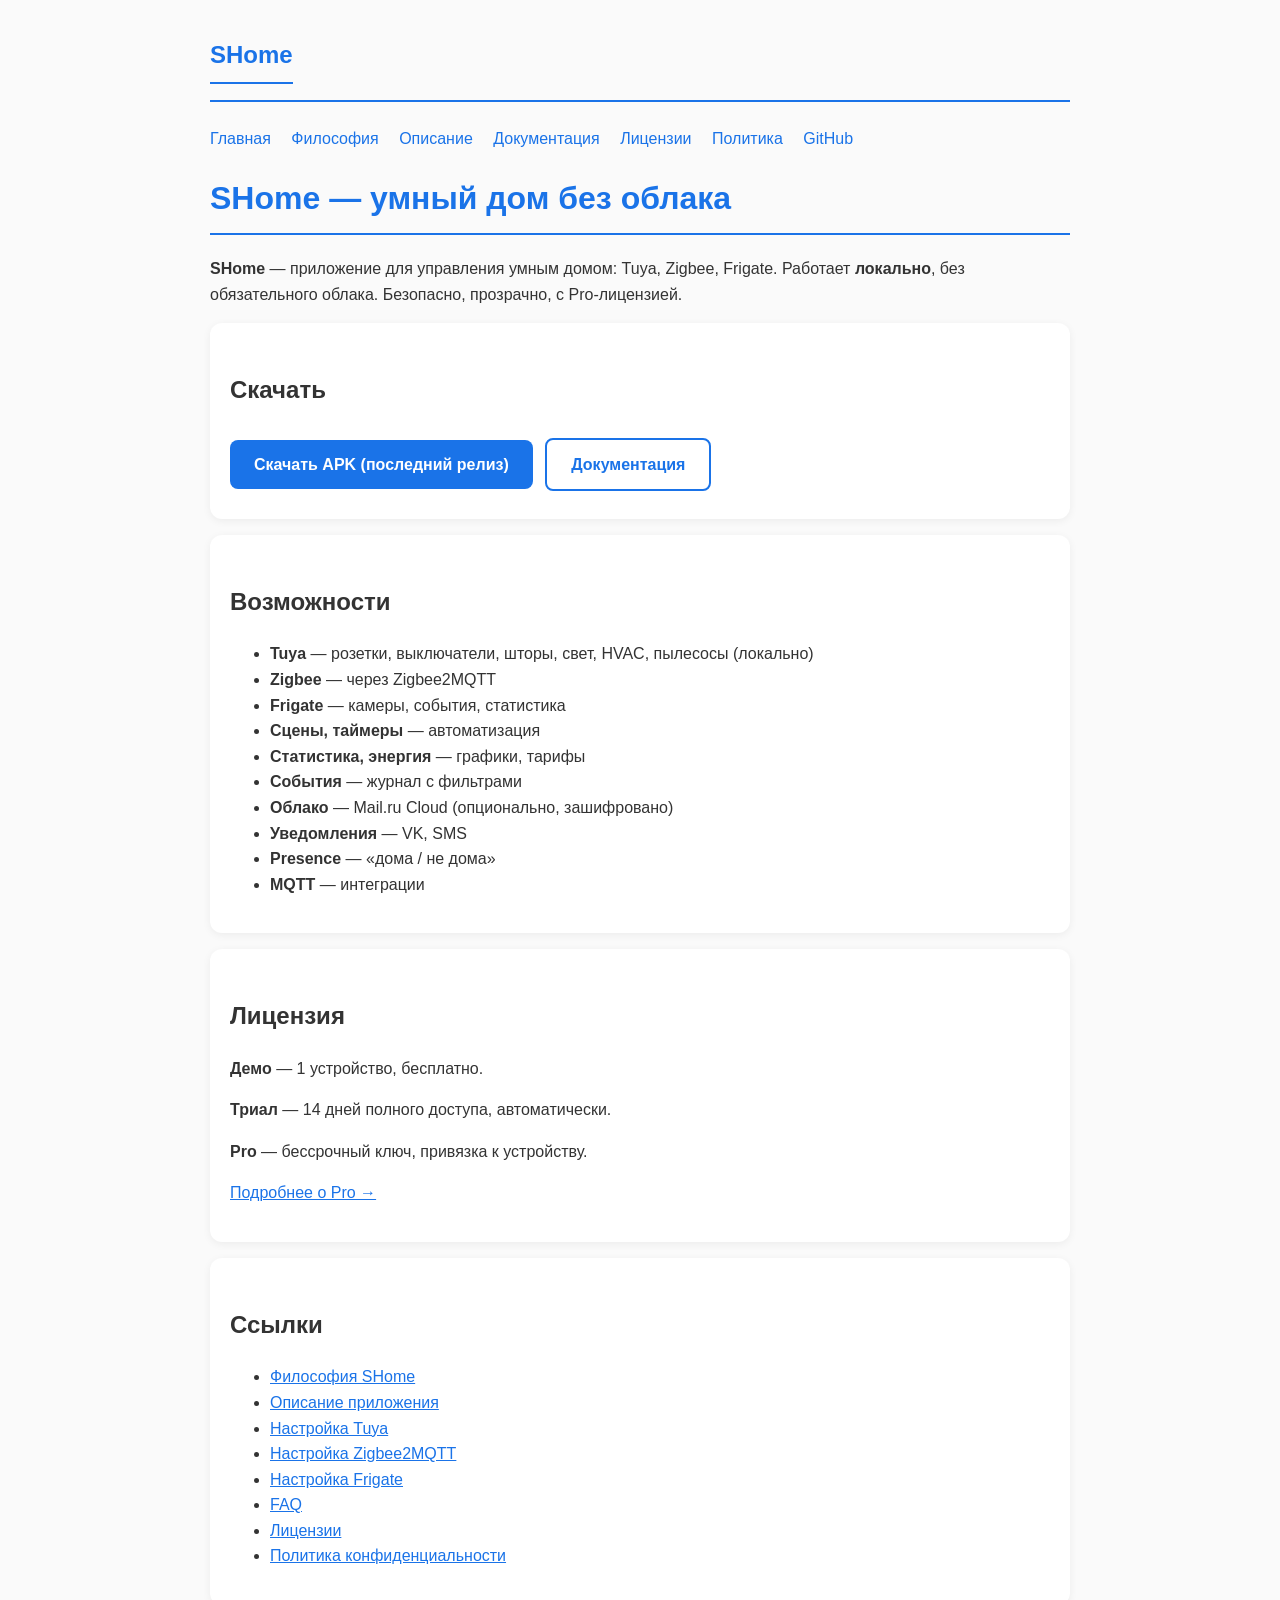
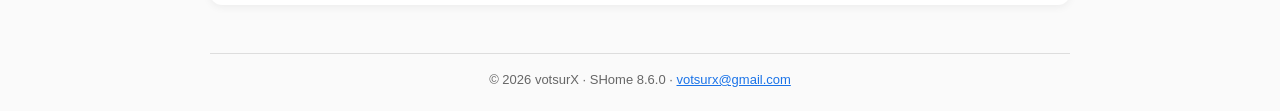
==== docs/index.html @ 3c9b0c61 "docs: создание файлов документации" ====
<!DOCTYPE html>
<html lang="ru">
<head>
    <meta charset="UTF-8">
    <meta name="viewport" content="width=device-width, initial-scale=1.0">
    <title>SHome — умный дом без облака</title>
    <link rel="stylesheet" href="assets/style.css">
</head>
<body>
<header>
    <img src="assets/logo.png" alt="SHome" onerror="this.style.display='none'">
    <h1>SHome</h1>
</header>

<nav>
    <a href="index.html">Главная</a>
    <a href="philosophy.html">Философия</a>
    <a href="readme.html">Описание</a>
    <a href="docs/tuya.html">Документация</a>
    <a href="licenses.html">Лицензии</a>
    <a href="privacy.html">Политика</a>
    <a href="https://github.com/votsurx/SHome-Releases" target="_blank">GitHub</a>
</nav>

<h1>SHome — умный дом без облака</h1>

<p><strong>SHome</strong> — приложение для управления умным домом: Tuya, Zigbee, Frigate. Работает <strong>локально</strong>, без обязательного облака. Безопасно, прозрачно, с Pro-лицензией.</p>

<div class="card">
    <h2>Скачать</h2>
    <a class="btn" href="https://github.com/votsurx/SHome-Releases/releases/latest" target="_blank">Скачать APK (последний релиз)</a>
    <a class="btn btn-secondary" href="docs/tuya.html">Документация</a>
</div>

<div class="card">
    <h2>Возможности</h2>
    <ul>
        <li><strong>Tuya</strong> — розетки, выключатели, шторы, свет, HVAC, пылесосы (локально)</li>
        <li><strong>Zigbee</strong> — через Zigbee2MQTT</li>
        <li><strong>Frigate</strong> — камеры, события, статистика</li>
        <li><strong>Сцены, таймеры</strong> — автоматизация</li>
        <li><strong>Статистика, энергия</strong> — графики, тарифы</li>
        <li><strong>События</strong> — журнал с фильтрами</li>
        <li><strong>Облако</strong> — Mail.ru Cloud (опционально, зашифровано)</li>
        <li><strong>Уведомления</strong> — VK, SMS</li>
        <li><strong>Presence</strong> — «дома / не дома»</li>
        <li><strong>MQTT</strong> — интеграции</li>
    </ul>
</div>

<div class="card">
    <h2>Лицензия</h2>
    <p><strong>Демо</strong> — 1 устройство, бесплатно.</p>
    <p><strong>Триал</strong> — 14 дней полного доступа, автоматически.</p>
    <p><strong>Pro</strong> — бессрочный ключ, привязка к устройству.</p>
    <p><a href="docs/pro.html">Подробнее о Pro →</a></p>
</div>

<div class="card">
    <h2>Ссылки</h2>
    <ul>
        <li><a href="philosophy.html">Философия SHome</a></li>
        <li><a href="readme.html">Описание приложения</a></li>
        <li><a href="docs/tuya.html">Настройка Tuya</a></li>
        <li><a href="docs/zigbee2mqtt.html">Настройка Zigbee2MQTT</a></li>
        <li><a href="docs/frigate.html">Настройка Frigate</a></li>
        <li><a href="docs/faq.html">FAQ</a></li>
        <li><a href="licenses.html">Лицензии</a></li>
        <li><a href="privacy.html">Политика конфиденциальности</a></li>
    </ul>
</div>

<footer>
    © 2026 votsurX · SHome 8.6.0 · <a href="mailto:votsurx@gmail.com">votsurx@gmail.com</a>
</footer>
</body>
</html>
---- docs/assets/style.css ----
* { box-sizing: border-box; }
body {
  font-family: -apple-system, BlinkMacSystemFont, 'Segoe UI', Roboto, sans-serif;
  max-width: 900px;
  margin: 0 auto;
  padding: 20px;
  line-height: 1.6;
  color: #333;
  background: #fafafa;
}
header {
  display: flex;
  align-items: center;
  gap: 12px;
  padding: 16px 0;
  border-bottom: 2px solid #1a73e8;
  margin-bottom: 24px;
}
header img { width: 48px; height: 48px; border-radius: 12px; }
header h1 { margin: 0; font-size: 24px; color: #1a73e8; }
nav { margin: 16px 0; }
nav a {
  display: inline-block;
  margin-right: 16px;
  color: #1a73e8;
  text-decoration: none;
  font-weight: 500;
}
nav a:hover { text-decoration: underline; }
h1 { color: #1a73e8; border-bottom: 2px solid #1a73e8; padding-bottom: 8px; }
h2 { color: #333; margin-top: 28px; }
h3 { color: #555; }
a { color: #1a73e8; }
code { background: #f4f4f4; padding: 2px 6px; border-radius: 3px; font-size: 0.9em; }
pre {
  background: #2d2d2d;
  color: #f0f0f0;
  padding: 16px;
  border-radius: 8px;
  overflow-x: auto;
}
pre code { background: transparent; color: inherit; }
.btn {
  display: inline-block;
  padding: 12px 24px;
  background: #1a73e8;
  color: white;
  border-radius: 8px;
  text-decoration: none;
  font-weight: 600;
  margin: 8px 8px 8px 0;
}
.btn:hover { background: #1557b0; }
.btn-secondary {
  background: #fff;
  color: #1a73e8;
  border: 2px solid #1a73e8;
}
.card {
  background: white;
  border-radius: 12px;
  padding: 20px;
  margin: 16px 0;
  box-shadow: 0 2px 8px rgba(0,0,0,0.06);
}
.highlight {
  background: #fff3cd;
  padding: 16px;
  border-left: 4px solid #ffc107;
  border-radius: 4px;
  margin: 16px 0;
}
footer {
  margin-top: 48px;
  padding-top: 16px;
  border-top: 1px solid #ddd;
  color: #666;
  font-size: 13px;
  text-align: center;
}
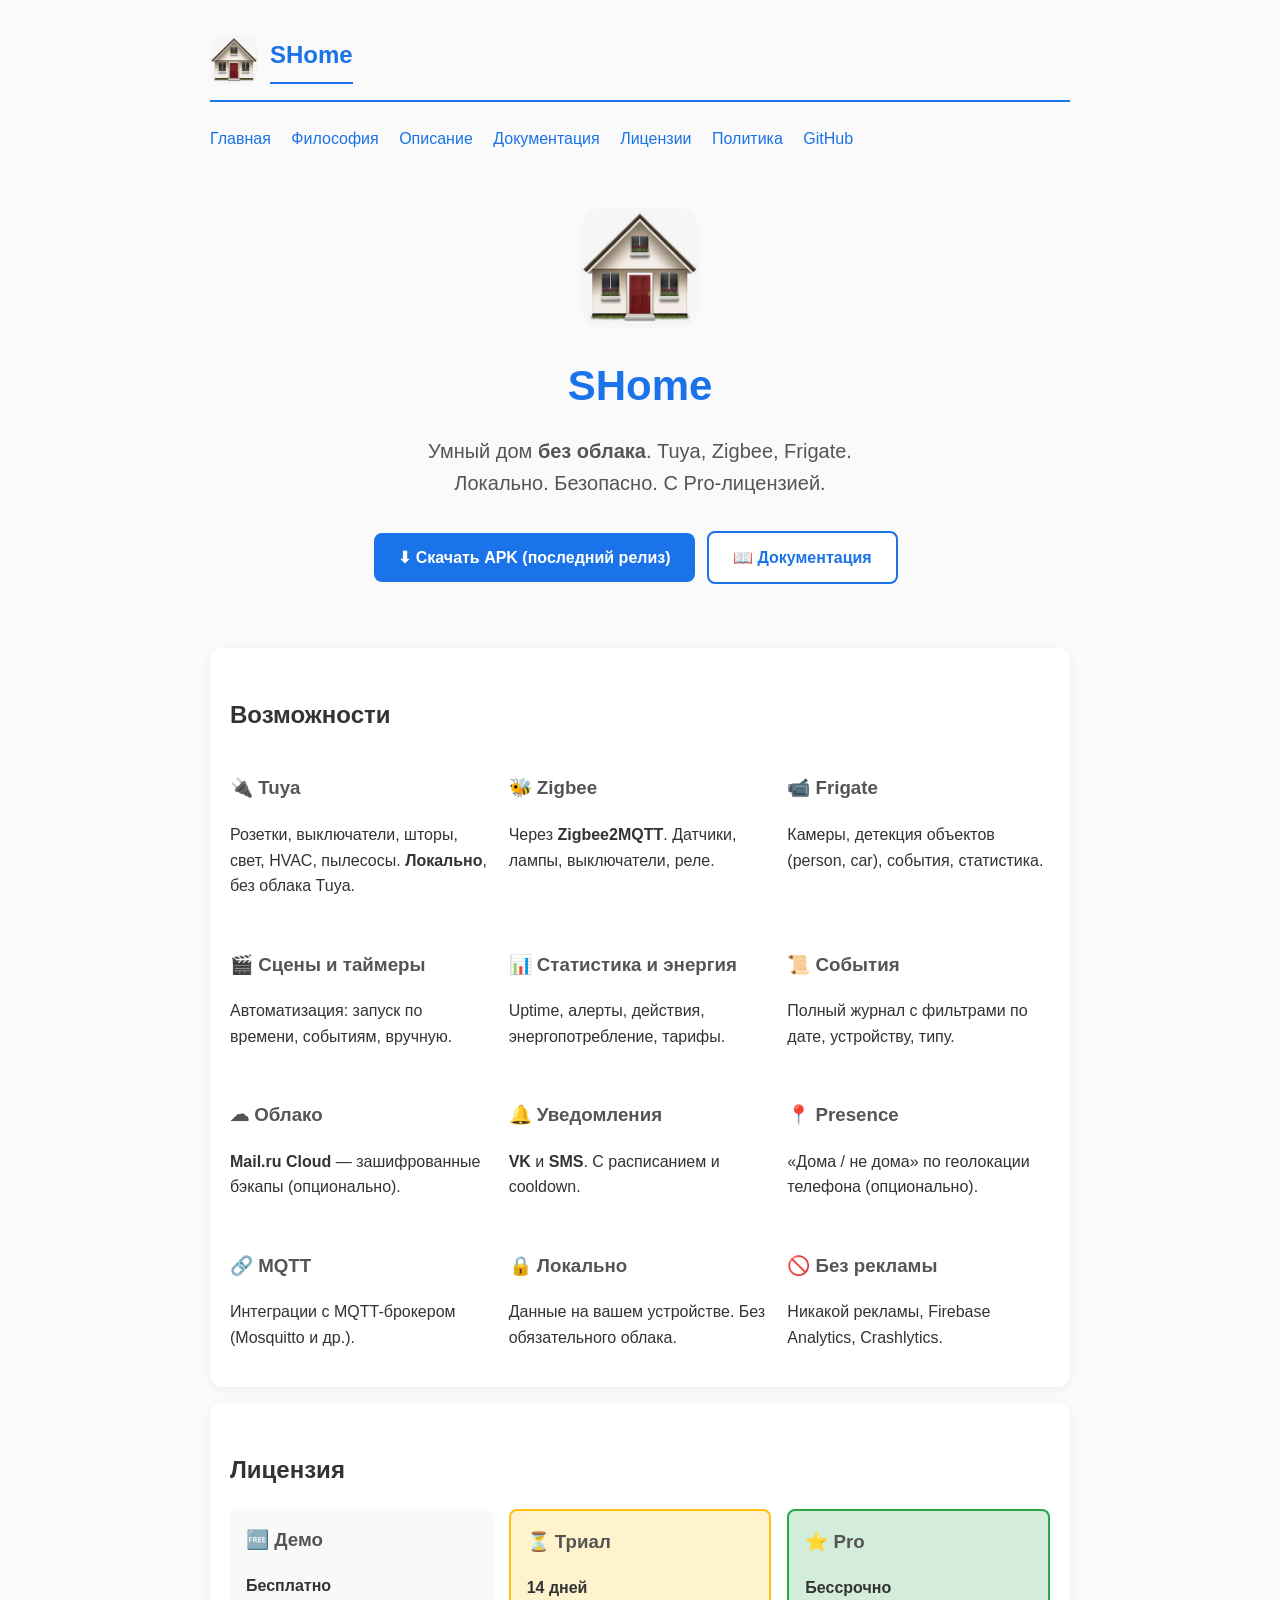
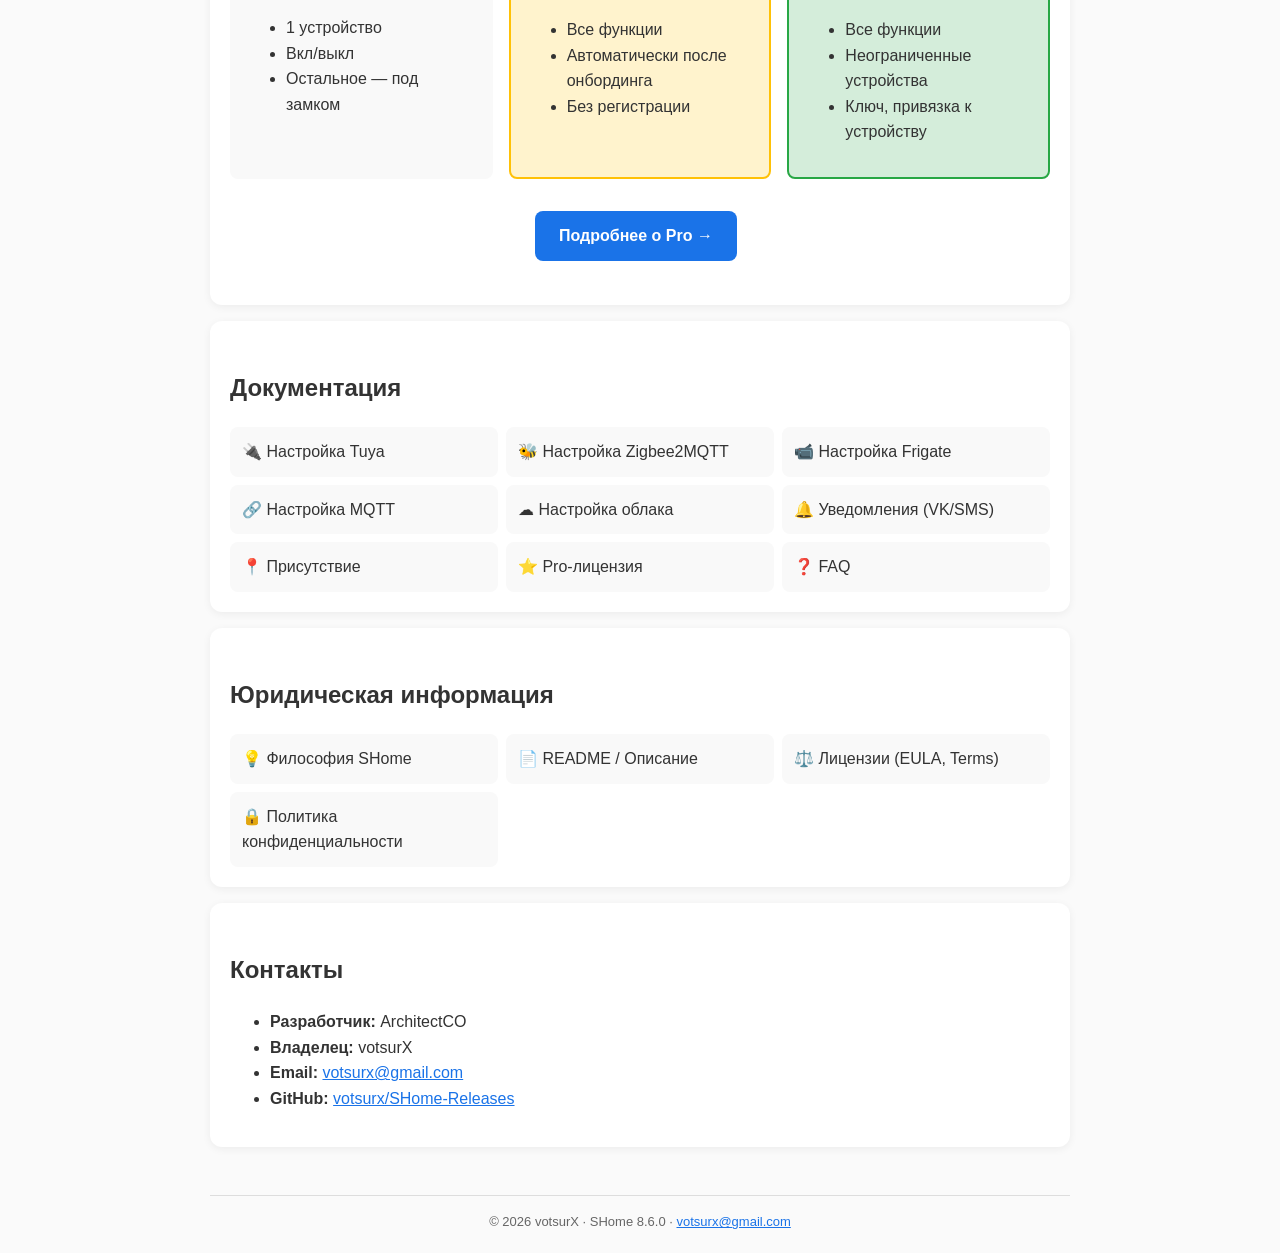
==== commit 5e38e18c: "docs: лендинг + документация (Tuya, Z2M, Frigate, MQTT, Cloud, Notifications, Presence, Pro, FAQ)" ====
--- a/docs/index.html
+++ b/docs/index.html
@@ -3,70 +3,172 @@
 <head>
     <meta charset="UTF-8">
     <meta name="viewport" content="width=device-width, initial-scale=1.0">
+    <meta name="description" content="SHome — умный дом без облака. Tuya, Zigbee, Frigate. Локально, безопасно, с Pro-лицензией.">
     <title>SHome — умный дом без облака</title>
     <link rel="stylesheet" href="assets/style.css">
 </head>
 <body>
 <header>
-    <img src="assets/logo.png" alt="SHome" onerror="this.style.display='none'">
-    <h1>SHome</h1>
+    <a href="index.html" style="display:flex;align-items:center;gap:12px;text-decoration:none;">
+        <img src="assets/logo.png" alt="SHome" onerror="this.style.display='none'">
+        <h1>SHome</h1>
+    </a>
 </header>
 
 <nav>
     <a href="index.html">Главная</a>
     <a href="philosophy.html">Философия</a>
     <a href="readme.html">Описание</a>
-    <a href="docs/tuya.html">Документация</a>
+    <a href="settings/tuya.html">Документация</a>
     <a href="licenses.html">Лицензии</a>
     <a href="privacy.html">Политика</a>
     <a href="https://github.com/votsurx/SHome-Releases" target="_blank">GitHub</a>
 </nav>
 
-<h1>SHome — умный дом без облака</h1>
+<!-- ═══════════════ HERO ═══════════════ -->
+<section style="text-align:center; padding: 40px 0;">
+    <img src="assets/logo.png" alt="SHome" style="width:120px;height:120px;border-radius:24px;margin-bottom:16px;" onerror="this.style.display='none'">
+    <h1 style="font-size: 42px; margin: 0 0 8px; border: none;">SHome</h1>
+    <p style="font-size: 20px; color: #555; margin: 0 0 24px;">
+        Умный дом <strong>без облака</strong>. Tuya, Zigbee, Frigate.<br>
+        Локально. Безопасно. С Pro-лицензией.
+    </p>
 
-<p><strong>SHome</strong> — приложение для управления умным домом: Tuya, Zigbee, Frigate. Работает <strong>локально</strong>, без обязательного облака. Безопасно, прозрачно, с Pro-лицензией.</p>
+    <a class="btn" href="https://github.com/votsurx/SHome-Releases/releases/latest" target="_blank">
+        ⬇ Скачать APK (последний релиз)
+    </a>
+    <a class="btn btn-secondary" href="settings/tuya.html">
+        📖 Документация
+    </a>
+</section>
 
+<!-- ═══════════════ ВОЗМОЖНОСТИ ═══════════════ -->
 <div class="card">
-    <h2>Скачать</h2>
-    <a class="btn" href="https://github.com/votsurx/SHome-Releases/releases/latest" target="_blank">Скачать APK (последний релиз)</a>
-    <a class="btn btn-secondary" href="docs/tuya.html">Документация</a>
+    <h2>Возможности</h2>
+    <div style="display:grid; grid-template-columns: repeat(auto-fit, minmax(250px, 1fr)); gap: 16px;">
+        <div>
+            <h3>🔌 Tuya</h3>
+            <p>Розетки, выключатели, шторы, свет, HVAC, пылесосы. <strong>Локально</strong>, без облака Tuya.</p>
+        </div>
+        <div>
+            <h3>🐝 Zigbee</h3>
+            <p>Через <strong>Zigbee2MQTT</strong>. Датчики, лампы, выключатели, реле.</p>
+        </div>
+        <div>
+            <h3>📹 Frigate</h3>
+            <p>Камеры, детекция объектов (person, car), события, статистика.</p>
+        </div>
+        <div>
+            <h3>🎬 Сцены и таймеры</h3>
+            <p>Автоматизация: запуск по времени, событиям, вручную.</p>
+        </div>
+        <div>
+            <h3>📊 Статистика и энергия</h3>
+            <p>Uptime, алерты, действия, энергопотребление, тарифы.</p>
+        </div>
+        <div>
+            <h3>📜 События</h3>
+            <p>Полный журнал с фильтрами по дате, устройству, типу.</p>
+        </div>
+        <div>
+            <h3>☁ Облако</h3>
+            <p><strong>Mail.ru Cloud</strong> — зашифрованные бэкапы (опционально).</p>
+        </div>
+        <div>
+            <h3>🔔 Уведомления</h3>
+            <p><strong>VK</strong> и <strong>SMS</strong>. С расписанием и cooldown.</p>
+        </div>
+        <div>
+            <h3>📍 Presence</h3>
+            <p>«Дома / не дома» по геолокации телефона (опционально).</p>
+        </div>
+        <div>
+            <h3>🔗 MQTT</h3>
+            <p>Интеграции с MQTT-брокером (Mosquitto и др.).</p>
+        </div>
+        <div>
+            <h3>🔒 Локально</h3>
+            <p>Данные на вашем устройстве. Без обязательного облака.</p>
+        </div>
+        <div>
+            <h3>🚫 Без рекламы</h3>
+            <p>Никакой рекламы, Firebase Analytics, Crashlytics.</p>
+        </div>
+    </div>
 </div>
 
+<!-- ═══════════════ ЛИЦЕНЗИЯ ═══════════════ -->
 <div class="card">
-    <h2>Возможности</h2>
-    <ul>
-        <li><strong>Tuya</strong> — розетки, выключатели, шторы, свет, HVAC, пылесосы (локально)</li>
-        <li><strong>Zigbee</strong> — через Zigbee2MQTT</li>
-        <li><strong>Frigate</strong> — камеры, события, статистика</li>
-        <li><strong>Сцены, таймеры</strong> — автоматизация</li>
-        <li><strong>Статистика, энергия</strong> — графики, тарифы</li>
-        <li><strong>События</strong> — журнал с фильтрами</li>
-        <li><strong>Облако</strong> — Mail.ru Cloud (опционально, зашифровано)</li>
-        <li><strong>Уведомления</strong> — VK, SMS</li>
-        <li><strong>Presence</strong> — «дома / не дома»</li>
-        <li><strong>MQTT</strong> — интеграции</li>
-    </ul>
+    <h2>Лицензия</h2>
+    <div style="display:grid; grid-template-columns: repeat(auto-fit, minmax(250px, 1fr)); gap: 16px;">
+        <div style="padding:16px; background:#f9f9f9; border-radius:8px;">
+            <h3 style="margin-top:0;">🆓 Демо</h3>
+            <p><strong>Бесплатно</strong></p>
+            <ul>
+                <li>1 устройство</li>
+                <li>Вкл/выкл</li>
+                <li>Остальное — под замком</li>
+            </ul>
+        </div>
+        <div style="padding:16px; background:#fff3cd; border-radius:8px; border:2px solid #ffc107;">
+            <h3 style="margin-top:0;">⏳ Триал</h3>
+            <p><strong>14 дней</strong></p>
+            <ul>
+                <li>Все функции</li>
+                <li>Автоматически после онбординга</li>
+                <li>Без регистрации</li>
+            </ul>
+        </div>
+        <div style="padding:16px; background:#d4edda; border-radius:8px; border:2px solid #28a745;">
+            <h3 style="margin-top:0;">⭐ Pro</h3>
+            <p><strong>Бессрочно</strong></p>
+            <ul>
+                <li>Все функции</li>
+                <li>Неограниченные устройства</li>
+                <li>Ключ, привязка к устройству</li>
+            </ul>
+        </div>
+    </div>
+    <p style="text-align:center; margin-top:24px;">
+        <a class="btn" href="settings/pro.html">Подробнее о Pro →</a>
+    </p>
 </div>
 
+<!-- ═══════════════ ССЫЛКИ ═══════════════ -->
 <div class="card">
-    <h2>Лицензия</h2>
-    <p><strong>Демо</strong> — 1 устройство, бесплатно.</p>
-    <p><strong>Триал</strong> — 14 дней полного доступа, автоматически.</p>
-    <p><strong>Pro</strong> — бессрочный ключ, привязка к устройству.</p>
-    <p><a href="docs/pro.html">Подробнее о Pro →</a></p>
+    <h2>Документация</h2>
+    <div style="display:grid; grid-template-columns: repeat(auto-fit, minmax(250px, 1fr)); gap: 8px;">
+        <a href="settings/tuya.html" style="padding:12px; background:#f9f9f9; border-radius:8px; text-decoration:none; color:#333;">🔌 Настройка Tuya</a>
+        <a href="settings/zigbee2mqtt.html" style="padding:12px; background:#f9f9f9; border-radius:8px; text-decoration:none; color:#333;">🐝 Настройка Zigbee2MQTT</a>
+        <a href="settings/frigate.html" style="padding:12px; background:#f9f9f9; border-radius:8px; text-decoration:none; color:#333;">📹 Настройка Frigate</a>
+        <a href="settings/mqtt.html" style="padding:12px; background:#f9f9f9; border-radius:8px; text-decoration:none; color:#333;">🔗 Настройка MQTT</a>
+        <a href="settings/cloud.html" style="padding:12px; background:#f9f9f9; border-radius:8px; text-decoration:none; color:#333;">☁ Настройка облака</a>
+        <a href="settings/notifications.html" style="padding:12px; background:#f9f9f9; border-radius:8px; text-decoration:none; color:#333;">🔔 Уведомления (VK/SMS)</a>
+        <a href="settings/presence.html" style="padding:12px; background:#f9f9f9; border-radius:8px; text-decoration:none; color:#333;">📍 Присутствие</a>
+        <a href="settings/pro.html" style="padding:12px; background:#f9f9f9; border-radius:8px; text-decoration:none; color:#333;">⭐ Pro-лицензия</a>
+        <a href="settings/faq.html" style="padding:12px; background:#f9f9f9; border-radius:8px; text-decoration:none; color:#333;">❓ FAQ</a>
+    </div>
 </div>
 
+<!-- ═══════════════ ЮРИДИЧЕСКОЕ ═══════════════ -->
 <div class="card">
-    <h2>Ссылки</h2>
+    <h2>Юридическая информация</h2>
+    <div style="display:grid; grid-template-columns: repeat(auto-fit, minmax(250px, 1fr)); gap: 8px;">
+        <a href="philosophy.html" style="padding:12px; background:#f9f9f9; border-radius:8px; text-decoration:none; color:#333;">💡 Философия SHome</a>
+        <a href="readme.html" style="padding:12px; background:#f9f9f9; border-radius:8px; text-decoration:none; color:#333;">📄 README / Описание</a>
+        <a href="licenses.html" style="padding:12px; background:#f9f9f9; border-radius:8px; text-decoration:none; color:#333;">⚖️ Лицензии (EULA, Terms)</a>
+        <a href="privacy.html" style="padding:12px; background:#f9f9f9; border-radius:8px; text-decoration:none; color:#333;">🔒 Политика конфиденциальности</a>
+    </div>
+</div>
+
+<!-- ═══════════════ КОНТАКТЫ ═══════════════ -->
+<div class="card">
+    <h2>Контакты</h2>
     <ul>
-        <li><a href="philosophy.html">Философия SHome</a></li>
-        <li><a href="readme.html">Описание приложения</a></li>
-        <li><a href="docs/tuya.html">Настройка Tuya</a></li>
-        <li><a href="docs/zigbee2mqtt.html">Настройка Zigbee2MQTT</a></li>
-        <li><a href="docs/frigate.html">Настройка Frigate</a></li>
-        <li><a href="docs/faq.html">FAQ</a></li>
-        <li><a href="licenses.html">Лицензии</a></li>
-        <li><a href="privacy.html">Политика конфиденциальности</a></li>
+        <li><strong>Разработчик:</strong> ArchitectCO</li>
+        <li><strong>Владелец:</strong> votsurX</li>
+        <li><strong>Email:</strong> <a href="mailto:votsurx@gmail.com">votsurx@gmail.com</a></li>
+        <li><strong>GitHub:</strong> <a href="https://github.com/votsurx/SHome-Releases" target="_blank">votsurx/SHome-Releases</a></li>
     </ul>
 </div>
 
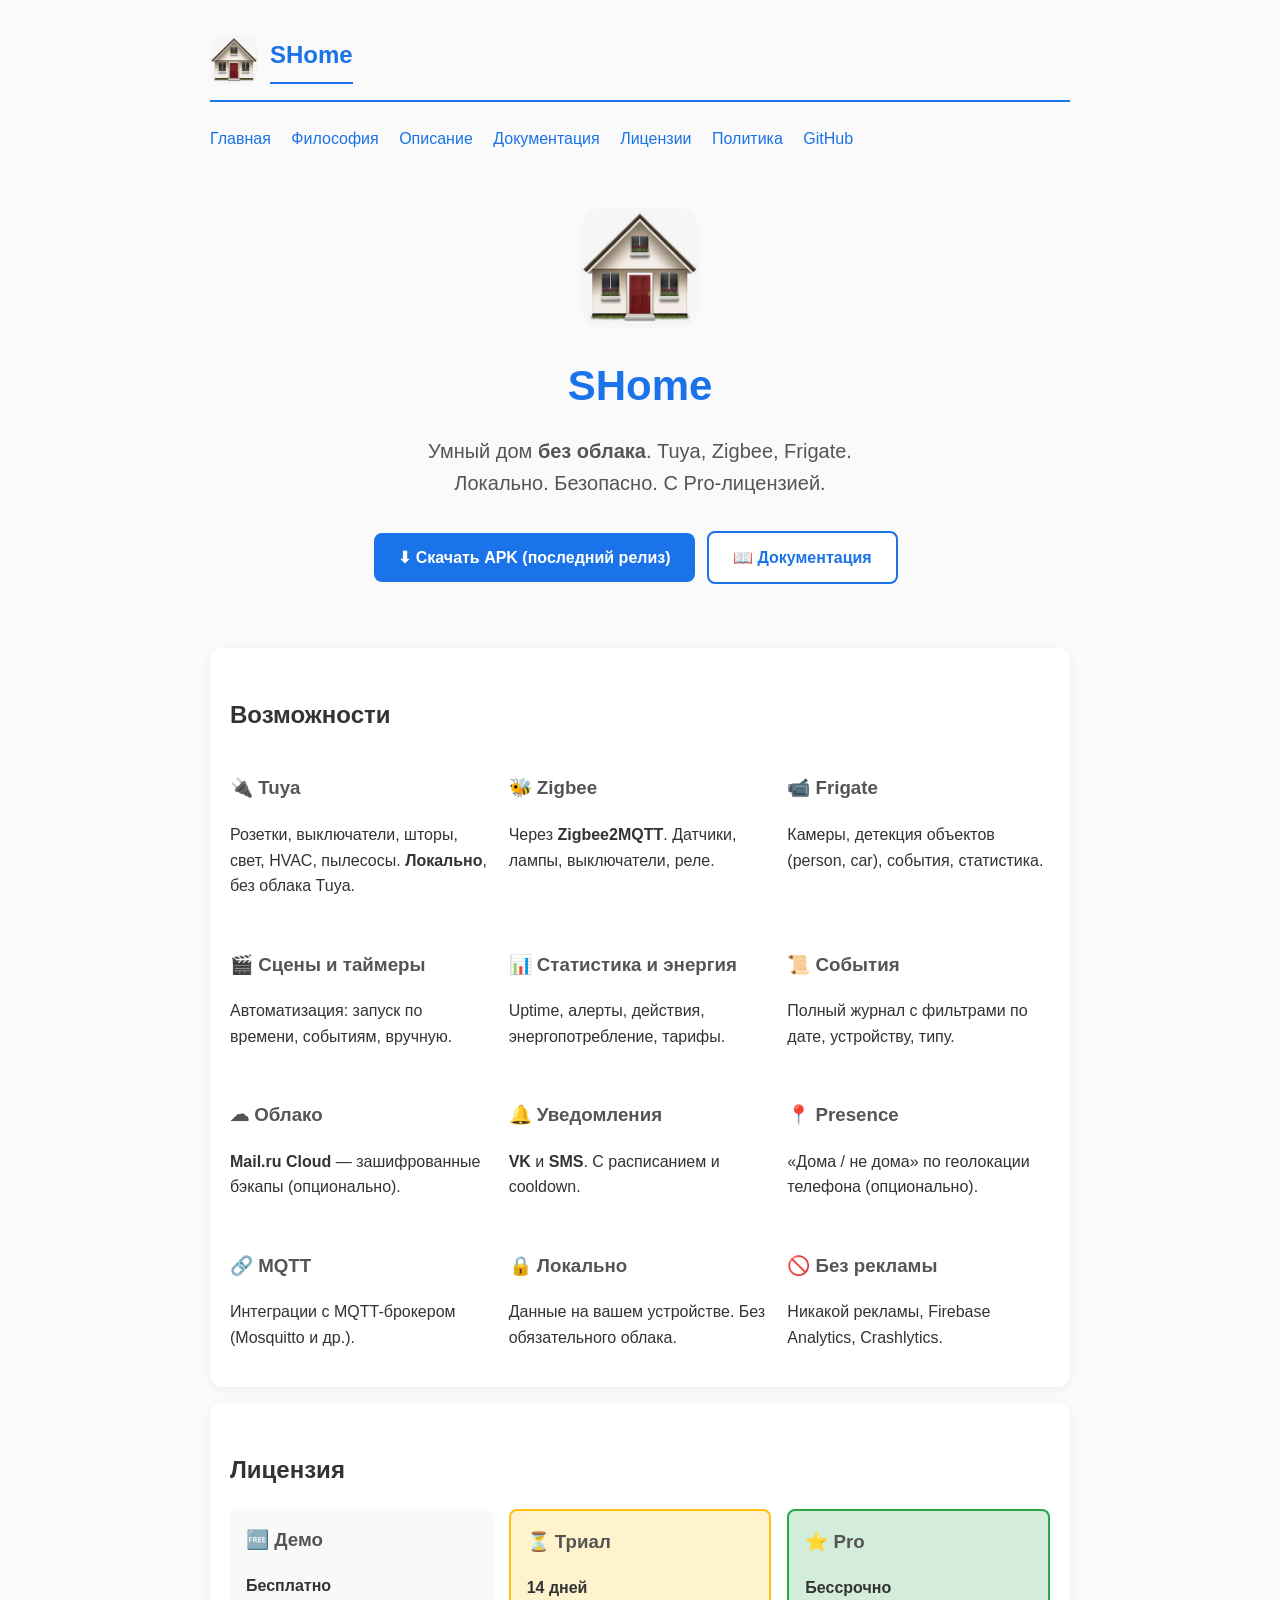
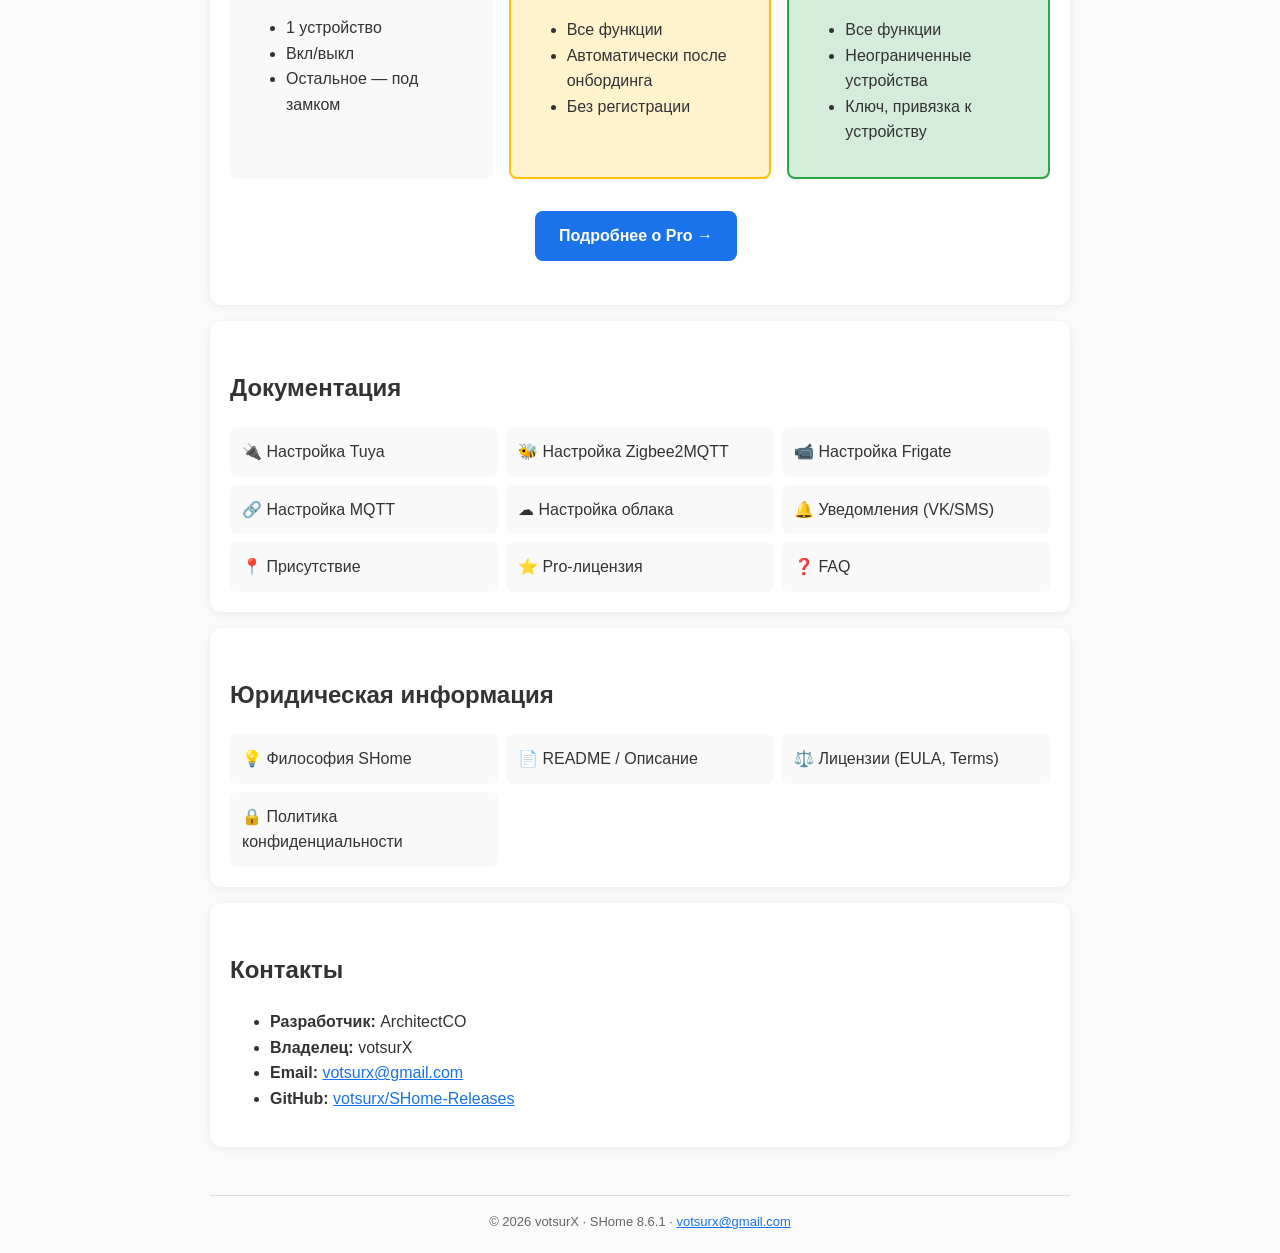
==== commit 3aa3b794: "Исправление документации" ====
--- a/docs/index.html
+++ b/docs/index.html
@@ -173,7 +173,7 @@
 </div>
 
 <footer>
-    © 2026 votsurX · SHome 8.6.0 · <a href="mailto:votsurx@gmail.com">votsurx@gmail.com</a>
+    © 2026 votsurX · SHome 8.6.1 · <a href="mailto:votsurx@gmail.com">votsurx@gmail.com</a>
 </footer>
 </body>
 </html>
